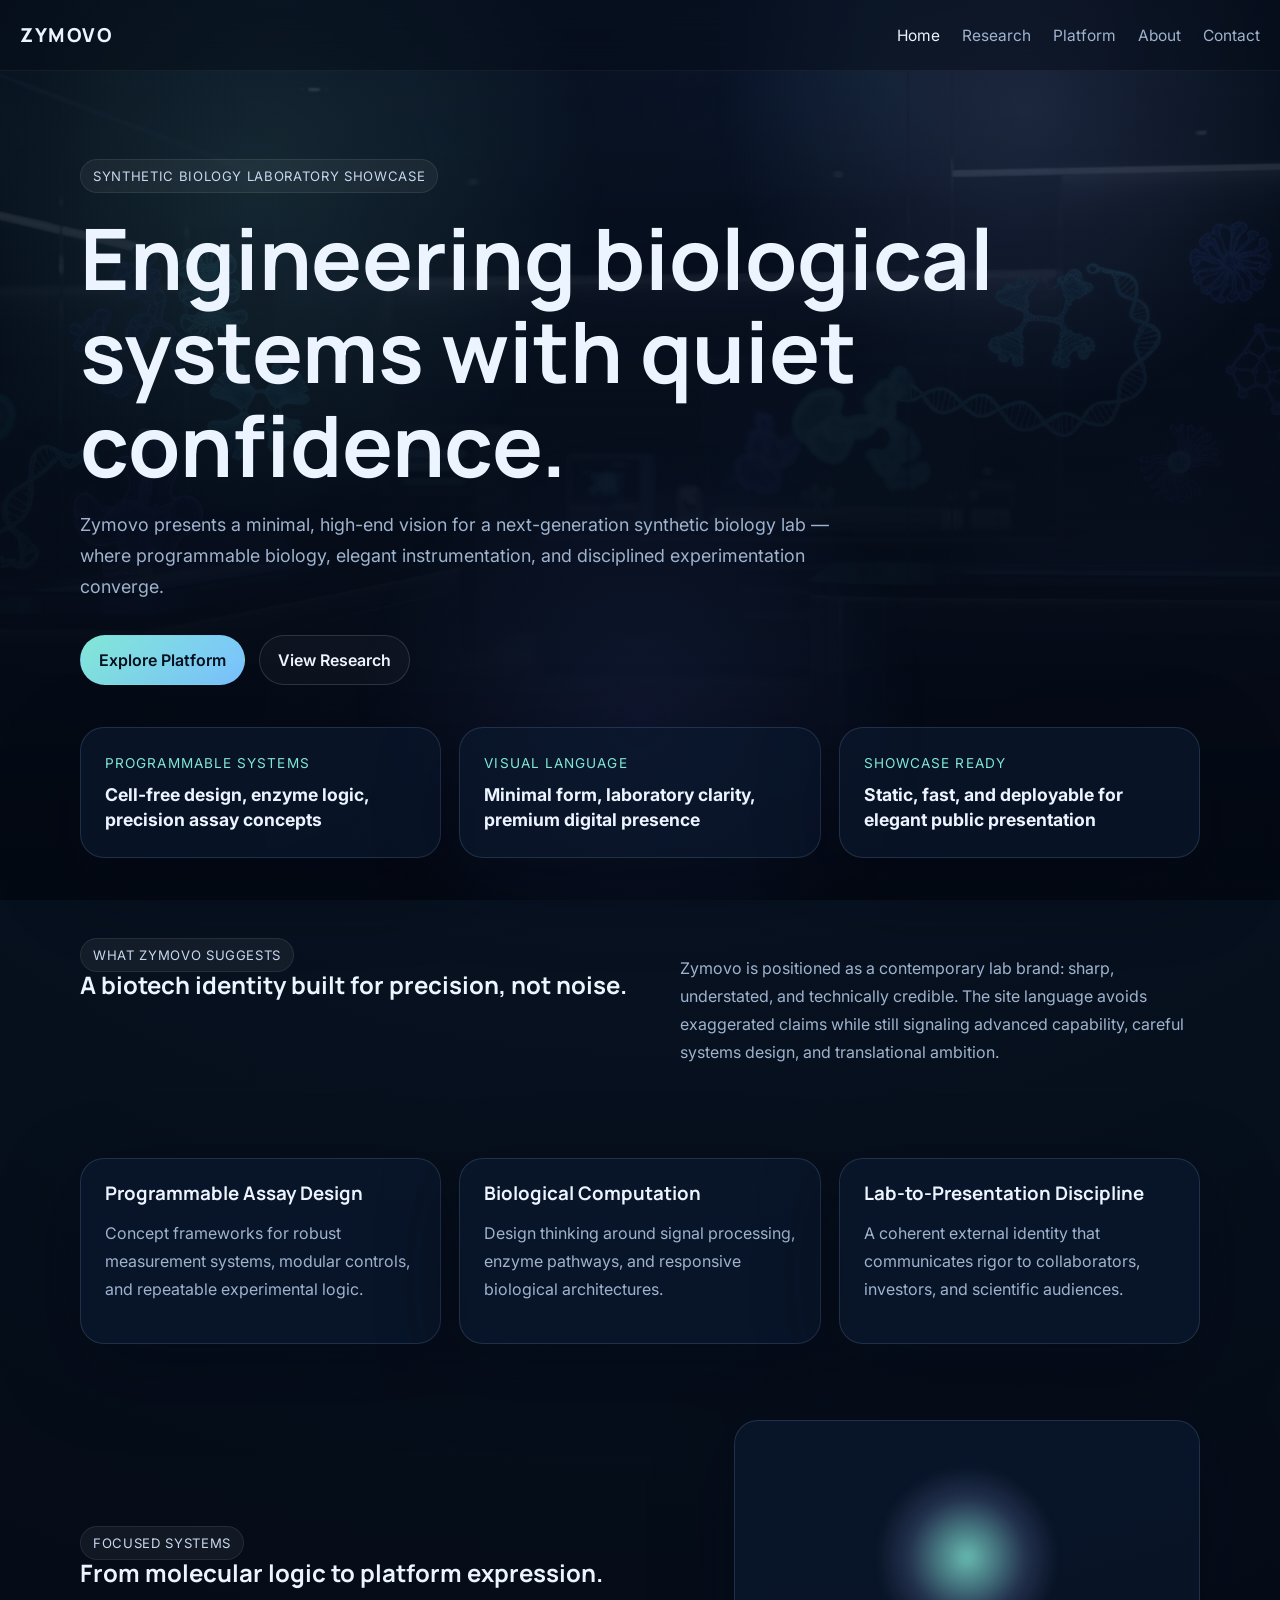
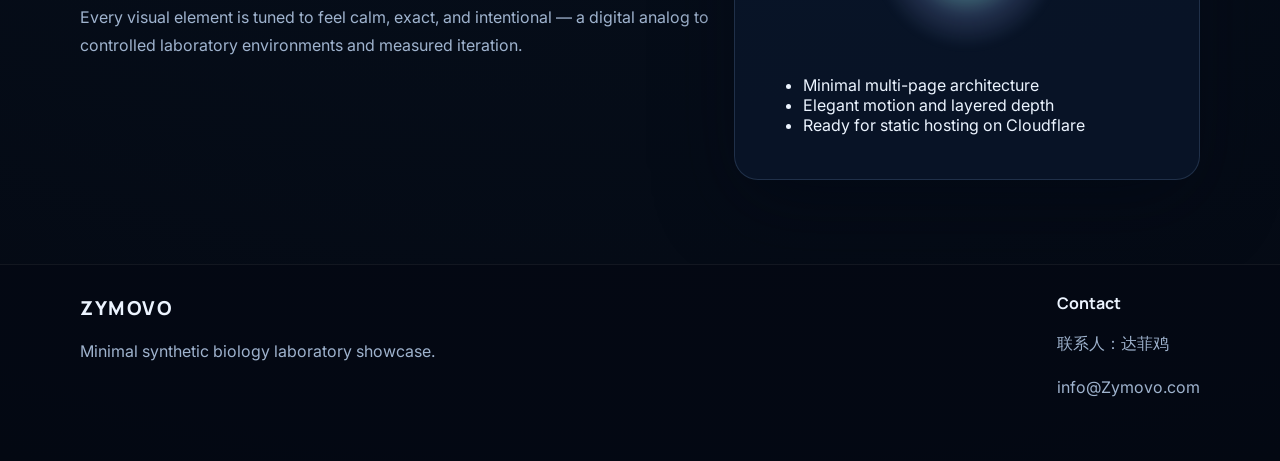
==== index.html @ b6b262f8 "Initial import of Zymovo site" ====
<!DOCTYPE html>
<html lang="en">
<head>
  <meta charset="UTF-8" />
  <meta name="viewport" content="width=device-width, initial-scale=1.0" />
  <title>Zymovo — Synthetic Biology Laboratory</title>
  <meta name="description" content="Zymovo is a showcase synthetic biology laboratory brand presenting programmable biology, precision assay systems, and elegant platform thinking." />
  <link rel="preconnect" href="https://fonts.googleapis.com">
  <link rel="preconnect" href="https://fonts.gstatic.com" crossorigin>
  <link href="https://fonts.googleapis.com/css2?family=Inter:wght@400;500;600;700&family=Manrope:wght@500;700;800&display=swap" rel="stylesheet">
  <link rel="stylesheet" href="styles.css" />
</head>
<body data-page="home">
  <div class="site-bg"></div>
  <header class="topbar">
    <a class="brand" href="index.html">Zymovo</a>
    <button class="nav-toggle" aria-label="Toggle navigation">☰</button>
    <nav class="nav">
      <a href="index.html">Home</a>
      <a href="research.html">Research</a>
      <a href="platform.html">Platform</a>
      <a href="about.html">About</a>
      <a href="contact.html">Contact</a>
    </nav>
  </header>

  <main>
    <section class="hero container">
      <div class="eyebrow">Synthetic Biology Laboratory Showcase</div>
      <h1>Engineering biological systems with quiet confidence.</h1>
      <p class="lead">Zymovo presents a minimal, high-end vision for a next-generation synthetic biology lab — where programmable biology, elegant instrumentation, and disciplined experimentation converge.</p>
      <div class="hero-actions">
        <a class="btn btn-primary" href="platform.html">Explore Platform</a>
        <a class="btn btn-secondary" href="research.html">View Research</a>
      </div>
      <div class="hero-grid">
        <article class="glass-card metric-card">
          <span>Programmable Systems</span>
          <strong>Cell-free design, enzyme logic, precision assay concepts</strong>
        </article>
        <article class="glass-card metric-card">
          <span>Visual Language</span>
          <strong>Minimal form, laboratory clarity, premium digital presence</strong>
        </article>
        <article class="glass-card metric-card">
          <span>Showcase Ready</span>
          <strong>Static, fast, and deployable for elegant public presentation</strong>
        </article>
      </div>
    </section>

    <section class="container section two-col">
      <div>
        <div class="section-tag">What Zymovo suggests</div>
        <h2>A biotech identity built for precision, not noise.</h2>
      </div>
      <div>
        <p>Zymovo is positioned as a contemporary lab brand: sharp, understated, and technically credible. The site language avoids exaggerated claims while still signaling advanced capability, careful systems design, and translational ambition.</p>
      </div>
    </section>

    <section class="container section feature-grid">
      <article class="feature-card">
        <h3>Programmable Assay Design</h3>
        <p>Concept frameworks for robust measurement systems, modular controls, and repeatable experimental logic.</p>
      </article>
      <article class="feature-card">
        <h3>Biological Computation</h3>
        <p>Design thinking around signal processing, enzyme pathways, and responsive biological architectures.</p>
      </article>
      <article class="feature-card">
        <h3>Lab-to-Presentation Discipline</h3>
        <p>A coherent external identity that communicates rigor to collaborators, investors, and scientific audiences.</p>
      </article>
    </section>

    <section class="container section spotlight">
      <div class="spotlight-copy">
        <div class="section-tag">Focused systems</div>
        <h2>From molecular logic to platform expression.</h2>
        <p>Every visual element is tuned to feel calm, exact, and intentional — a digital analog to controlled laboratory environments and measured iteration.</p>
      </div>
      <div class="spotlight-panel glass-card">
        <div class="pulse-orb"></div>
        <ul>
          <li>Minimal multi-page architecture</li>
          <li>Elegant motion and layered depth</li>
          <li>Ready for static hosting on Cloudflare</li>
        </ul>
      </div>
    </section>
  </main>

  <footer class="footer">
    <div class="container footer-grid">
      <div>
        <div class="brand brand-footer">Zymovo</div>
        <p>Minimal synthetic biology laboratory showcase.</p>
      </div>
      <div>
        <h4>Contact</h4>
        <p>联系人：达菲鸡</p>
        <p><a href="mailto:info@Zymovo.com">info@Zymovo.com</a></p>
      </div>
    </div>
  </footer>

  <script src="script.js"></script>
</body>
</html>
---- styles.css ----
:root {
  --bg: #07111f;
  --bg-soft: #0d1830;
  --panel: rgba(11, 24, 47, 0.68);
  --panel-border: rgba(158, 201, 255, 0.16);
  --text: #ecf4ff;
  --muted: #9fb3ce;
  --accent: #82e7d6;
  --accent-2: #9bb5ff;
  --shadow: 0 24px 80px rgba(2, 8, 18, 0.42);
}

* { box-sizing: border-box; }
html { scroll-behavior: smooth; }
body {
  margin: 0;
  font-family: 'Inter', sans-serif;
  color: var(--text);
  background: radial-gradient(circle at top, #102342 0%, var(--bg) 45%, #040913 100%);
  min-height: 100vh;
}

body::before {
  content: "";
  position: fixed;
  inset: 0;
  background:
    linear-gradient(180deg, rgba(4, 9, 19, 0.62), rgba(4, 9, 19, 0.9)),
    url('assets/hero/zymovo-hero-2.jpg') center top / cover no-repeat;
  opacity: 0.52;
  pointer-events: none;
  z-index: -2;
}

body::after {
  content: "";
  position: fixed;
  inset: 0;
  background: linear-gradient(180deg, rgba(6, 12, 24, 0.1) 0%, rgba(6, 12, 24, 0.68) 62%, rgba(4, 9, 19, 0.9) 100%);
  pointer-events: none;
  z-index: -1;
}

body > * {
  position: relative;
  z-index: 1;
}

a { color: inherit; text-decoration: none; }
p { color: var(--muted); line-height: 1.75; }
.site-bg {
  position: fixed;
  inset: 0;
  background:
    radial-gradient(circle at 20% 20%, rgba(130, 231, 214, 0.12), transparent 28%),
    radial-gradient(circle at 80% 12%, rgba(155, 181, 255, 0.14), transparent 24%),
    radial-gradient(circle at 50% 80%, rgba(104, 129, 255, 0.1), transparent 30%);
  pointer-events: none;
}
.container {
  width: min(1120px, calc(100% - 40px));
  margin: 0 auto;
}
.topbar {
  position: sticky;
  top: 0;
  z-index: 10;
  display: flex;
  align-items: center;
  justify-content: space-between;
  padding: 22px 20px;
  backdrop-filter: blur(18px);
  background: rgba(5, 12, 24, 0.45);
  border-bottom: 1px solid rgba(255,255,255,0.05);
}
.brand {
  font-family: 'Manrope', sans-serif;
  font-size: 1.2rem;
  font-weight: 800;
  letter-spacing: 0.08em;
  text-transform: uppercase;
}
.nav {
  display: flex;
  gap: 22px;
}
.nav a {
  color: var(--muted);
  font-size: 0.97rem;
  transition: color .2s ease;
}
.nav a:hover,
.nav a.active { color: var(--text); }
.nav-toggle {
  display: none;
  background: transparent;
  color: var(--text);
  border: 0;
  font-size: 1.4rem;
}
.hero { padding: 88px 0 42px; }
.eyebrow, .section-tag {
  display: inline-flex;
  padding: 8px 12px;
  border-radius: 999px;
  background: rgba(255,255,255,0.05);
  border: 1px solid rgba(255,255,255,0.08);
  color: #c8d8ef;
  font-size: 0.82rem;
  letter-spacing: 0.05em;
  text-transform: uppercase;
}
h1, h2, h3, h4 {
  font-family: 'Manrope', sans-serif;
  margin: 0 0 14px;
  line-height: 1.1;
}
h1 { font-size: clamp(2.8rem, 7vw, 5.3rem); max-width: 980px; margin-top: 18px; }
.lead, .page-intro { font-size: 1.12rem; max-width: 760px; }
.hero-actions {
  display: flex;
  gap: 14px;
  margin: 32px 0 42px;
  flex-wrap: wrap;
}
.btn {
  padding: 14px 18px;
  border-radius: 999px;
  font-weight: 600;
  border: 1px solid transparent;
}
.btn-primary {
  background: linear-gradient(135deg, var(--accent), #7ac1ff);
  color: #04101e;
}
.btn-secondary {
  border-color: rgba(255,255,255,0.14);
  background: rgba(255,255,255,0.03);
}
.hero-grid, .feature-grid, .stack-grid, .timeline-grid {
  display: grid;
  gap: 18px;
}
.hero-grid { grid-template-columns: repeat(3, 1fr); }
.feature-grid { grid-template-columns: repeat(3, 1fr); }
.stack-grid { grid-template-columns: repeat(2, 1fr); }
.timeline-grid { grid-template-columns: repeat(2, 1fr); }
.glass-card, .feature-card, .text-panel, .contact-panel {
  background: var(--panel);
  border: 1px solid var(--panel-border);
  border-radius: 24px;
  box-shadow: var(--shadow);
}
.metric-card, .feature-card, .timeline-item, .text-panel, .contact-panel {
  padding: 24px;
}
.metric-card span, .timeline-item span {
  color: var(--accent);
  font-size: 0.85rem;
  text-transform: uppercase;
  letter-spacing: 0.08em;
}
.metric-card strong {
  display: block;
  margin-top: 10px;
  font-size: 1.1rem;
  line-height: 1.45;
}
.section { padding: 38px 0; }
.two-col {
  display: grid;
  grid-template-columns: 1.1fr 1fr;
  gap: 28px;
  align-items: start;
}
.spotlight {
  display: grid;
  grid-template-columns: 1.15fr .85fr;
  gap: 24px;
  align-items: center;
  padding-bottom: 84px;
}
.spotlight-panel {
  min-height: 280px;
  padding: 28px;
  position: relative;
  overflow: hidden;
}
.pulse-orb {
  width: 180px;
  height: 180px;
  border-radius: 50%;
  background: radial-gradient(circle, rgba(130,231,214,0.8) 0%, rgba(155,181,255,0.18) 46%, rgba(8,15,28,0) 72%);
  filter: blur(4px);
  margin: 18px auto 28px;
  animation: pulse 6s ease-in-out infinite;
}
@keyframes pulse {
  0%, 100% { transform: scale(0.95); opacity: 0.75; }
  50% { transform: scale(1.08); opacity: 1; }
}
.page-main { padding: 72px 0 90px; }
.page-title { font-size: clamp(2.2rem, 5vw, 4rem); max-width: 900px; }
.compact-gap { gap: 20px; }
.contact-panel {
  display: grid;
  grid-template-columns: repeat(3, 1fr);
  gap: 20px;
}
.footer {
  border-top: 1px solid rgba(255,255,255,0.06);
  background: rgba(4, 9, 19, 0.55);
}
.footer-grid {
  display: grid;
  grid-template-columns: 1fr auto;
  gap: 24px;
  padding: 30px 0 44px;
}
.brand-footer { margin-bottom: 8px; }

@media (max-width: 920px) {
  .hero-grid,
  .feature-grid,
  .stack-grid,
  .timeline-grid,
  .two-col,
  .spotlight,
  .contact-panel,
  .footer-grid {
    grid-template-columns: 1fr;
  }
}

@media (max-width: 760px) {
  .topbar { padding-inline: 16px; }
  .nav-toggle { display: inline-flex; }
  .nav {
    position: absolute;
    top: 72px;
    left: 16px;
    right: 16px;
    display: none;
    flex-direction: column;
    gap: 14px;
    background: rgba(7, 16, 31, 0.96);
    border: 1px solid rgba(255,255,255,0.08);
    border-radius: 20px;
    padding: 18px;
  }
  .nav.open { display: flex; }
  h1 { font-size: clamp(2.4rem, 12vw, 4rem); }
  .hero { padding-top: 56px; }
  body::before { background-position: 60% top; opacity: 0.46; }
}
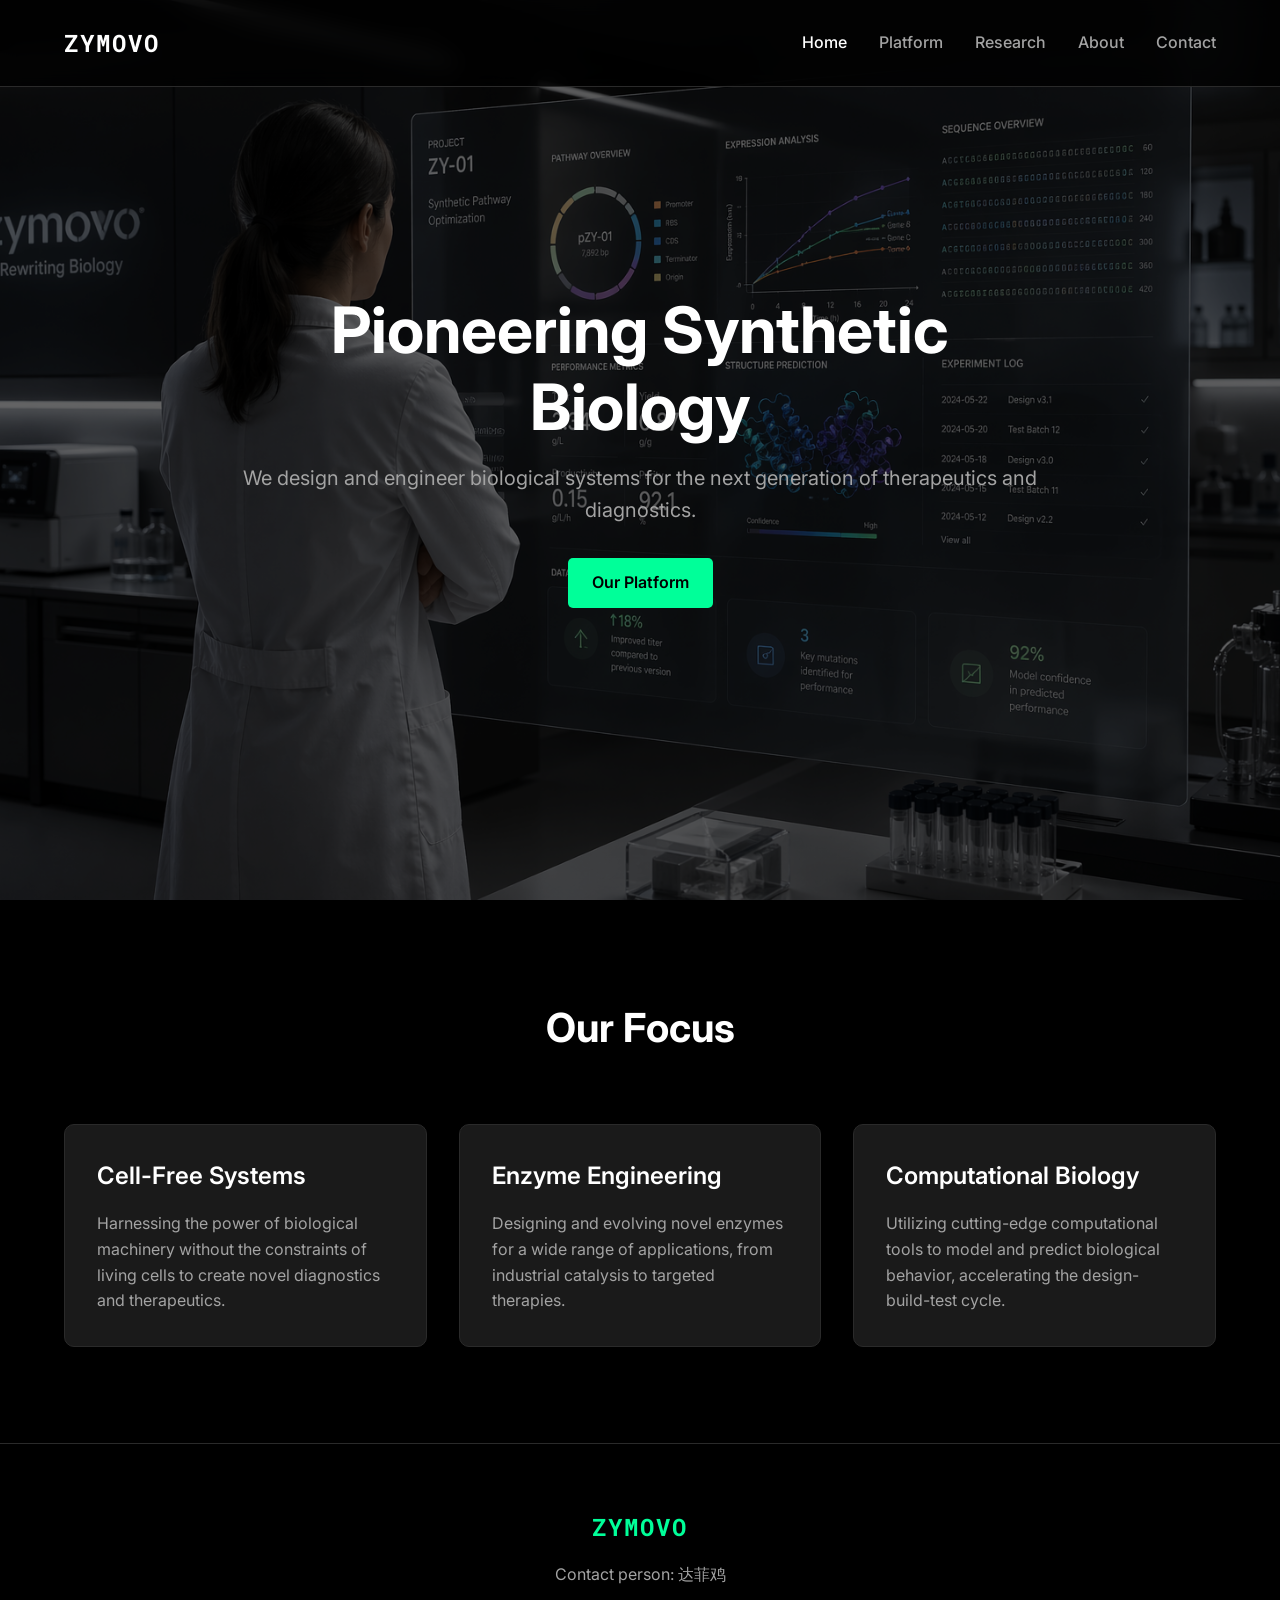
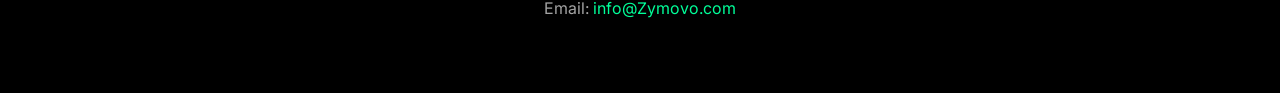
==== commit a2bbed96: "feat: Redesign Zymovo website - Complete redesign of the website to be a premium, visually polished " ====
--- a/index.html
+++ b/index.html
@@ -1,110 +1,64 @@
 <!DOCTYPE html>
 <html lang="en">
 <head>
-  <meta charset="UTF-8" />
-  <meta name="viewport" content="width=device-width, initial-scale=1.0" />
-  <title>Zymovo — Synthetic Biology Laboratory</title>
-  <meta name="description" content="Zymovo is a showcase synthetic biology laboratory brand presenting programmable biology, precision assay systems, and elegant platform thinking." />
-  <link rel="preconnect" href="https://fonts.googleapis.com">
-  <link rel="preconnect" href="https://fonts.gstatic.com" crossorigin>
-  <link href="https://fonts.googleapis.com/css2?family=Inter:wght@400;500;600;700&family=Manrope:wght@500;700;800&display=swap" rel="stylesheet">
-  <link rel="stylesheet" href="styles.css" />
+    <meta charset="UTF-8">
+    <meta name="viewport" content="width=device-width, initial-scale=1.0">
+    <title>Zymovo | Engineering Biology</title>
+    <link rel="stylesheet" href="styles.css">
+    <link rel="preconnect" href="https://fonts.googleapis.com">
+    <link rel="preconnect" href="https://fonts.gstatic.com" crossorigin>
+    <link href="https://fonts.googleapis.com/css2?family=Inter:wght@400;500;600;700&family=Roboto+Mono:wght@400;700&display=swap" rel="stylesheet">
 </head>
-<body data-page="home">
-  <div class="site-bg"></div>
-  <header class="topbar">
-    <a class="brand" href="index.html">Zymovo</a>
-    <button class="nav-toggle" aria-label="Toggle navigation">☰</button>
-    <nav class="nav">
-      <a href="index.html">Home</a>
-      <a href="research.html">Research</a>
-      <a href="platform.html">Platform</a>
-      <a href="about.html">About</a>
-      <a href="contact.html">Contact</a>
-    </nav>
-  </header>
+<body>
+    <header class="header">
+        <nav class="nav container">
+            <a href="index.html" class="nav-logo">Zymovo</a>
+            <ul class="nav-links">
+                <li><a href="index.html" class="active">Home</a></li>
+                <li><a href="platform.html">Platform</a></li>
+                <li><a href="research.html">Research</a></li>
+                <li><a href="about.html">About</a></li>
+                <li><a href="contact.html">Contact</a></li>
+            </ul>
+        </nav>
+    </header>
 
-  <main>
-    <section class="hero container">
-      <div class="eyebrow">Synthetic Biology Laboratory Showcase</div>
-      <h1>Engineering biological systems with quiet confidence.</h1>
-      <p class="lead">Zymovo presents a minimal, high-end vision for a next-generation synthetic biology lab — where programmable biology, elegant instrumentation, and disciplined experimentation converge.</p>
-      <div class="hero-actions">
-        <a class="btn btn-primary" href="platform.html">Explore Platform</a>
-        <a class="btn btn-secondary" href="research.html">View Research</a>
-      </div>
-      <div class="hero-grid">
-        <article class="glass-card metric-card">
-          <span>Programmable Systems</span>
-          <strong>Cell-free design, enzyme logic, precision assay concepts</strong>
-        </article>
-        <article class="glass-card metric-card">
-          <span>Visual Language</span>
-          <strong>Minimal form, laboratory clarity, premium digital presence</strong>
-        </article>
-        <article class="glass-card metric-card">
-          <span>Showcase Ready</span>
-          <strong>Static, fast, and deployable for elegant public presentation</strong>
-        </article>
-      </div>
-    </section>
+    <main>
+        <section class="hero" style="background-image: url('zymovoimages/58a5c5d0-64ac-4480-9f76-6fde7b0cd657.png');">
+            <div class="hero-content container">
+                <h1 class="hero-title">Pioneering Synthetic Biology</h1>
+                <p class="hero-subtitle">We design and engineer biological systems for the next generation of therapeutics and diagnostics.</p>
+                <a href="platform.html" class="btn">Our Platform</a>
+            </div>
+        </section>
 
-    <section class="container section two-col">
-      <div>
-        <div class="section-tag">What Zymovo suggests</div>
-        <h2>A biotech identity built for precision, not noise.</h2>
-      </div>
-      <div>
-        <p>Zymovo is positioned as a contemporary lab brand: sharp, understated, and technically credible. The site language avoids exaggerated claims while still signaling advanced capability, careful systems design, and translational ambition.</p>
-      </div>
-    </section>
+        <section class="section container">
+            <h2 class="section-title">Our Focus</h2>
+            <div class="grid">
+                <div class="grid-item">
+                    <h3 class="grid-item-title">Cell-Free Systems</h3>
+                    <p>Harnessing the power of biological machinery without the constraints of living cells to create novel diagnostics and therapeutics.</p>
+                </div>
+                <div class="grid-item">
+                    <h3 class="grid-item-title">Enzyme Engineering</h3>
+                    <p>Designing and evolving novel enzymes for a wide range of applications, from industrial catalysis to targeted therapies.</p>
+                </div>
+                <div class="grid-item">
+                    <h3 class="grid-item-title">Computational Biology</h3>
+                    <p>Utilizing cutting-edge computational tools to model and predict biological behavior, accelerating the design-build-test cycle.</p>
+                </div>
+            </div>
+        </section>
+    </main>
 
-    <section class="container section feature-grid">
-      <article class="feature-card">
-        <h3>Programmable Assay Design</h3>
-        <p>Concept frameworks for robust measurement systems, modular controls, and repeatable experimental logic.</p>
-      </article>
-      <article class="feature-card">
-        <h3>Biological Computation</h3>
-        <p>Design thinking around signal processing, enzyme pathways, and responsive biological architectures.</p>
-      </article>
-      <article class="feature-card">
-        <h3>Lab-to-Presentation Discipline</h3>
-        <p>A coherent external identity that communicates rigor to collaborators, investors, and scientific audiences.</p>
-      </article>
-    </section>
-
-    <section class="container section spotlight">
-      <div class="spotlight-copy">
-        <div class="section-tag">Focused systems</div>
-        <h2>From molecular logic to platform expression.</h2>
-        <p>Every visual element is tuned to feel calm, exact, and intentional — a digital analog to controlled laboratory environments and measured iteration.</p>
-      </div>
-      <div class="spotlight-panel glass-card">
-        <div class="pulse-orb"></div>
-        <ul>
-          <li>Minimal multi-page architecture</li>
-          <li>Elegant motion and layered depth</li>
-          <li>Ready for static hosting on Cloudflare</li>
-        </ul>
-      </div>
-    </section>
-  </main>
-
-  <footer class="footer">
-    <div class="container footer-grid">
-      <div>
-        <div class="brand brand-footer">Zymovo</div>
-        <p>Minimal synthetic biology laboratory showcase.</p>
-      </div>
-      <div>
-        <h4>Contact</h4>
-        <p>联系人：达菲鸡</p>
-        <p><a href="mailto:info@Zymovo.com">info@Zymovo.com</a></p>
-      </div>
-    </div>
-  </footer>
-
-  <script src="script.js"></script>
+    <footer class="footer">
+        <div class="footer-content container">
+            <a href="index.html" class="footer-logo">Zymovo</a>
+            <div class="footer-contact">
+                <p>Contact person: 达菲鸡</p>
+                <p>Email: <a href="mailto:info@Zymovo.com">info@Zymovo.com</a></p>
+            </div>
+        </div>
+    </footer>
 </body>
 </html>
--- a/styles.css
+++ b/styles.css
@@ -1,255 +1,298 @@
+
 :root {
-  --bg: #07111f;
-  --bg-soft: #0d1830;
-  --panel: rgba(11, 24, 47, 0.68);
-  --panel-border: rgba(158, 201, 255, 0.16);
-  --text: #ecf4ff;
-  --muted: #9fb3ce;
-  --accent: #82e7d6;
-  --accent-2: #9bb5ff;
-  --shadow: 0 24px 80px rgba(2, 8, 18, 0.42);
-}
-
-* { box-sizing: border-box; }
-html { scroll-behavior: smooth; }
+  --background: #000;
+  --text-primary: #ffffff;
+  --text-secondary: #a3a3a3;
+  --accent: #00ff99;
+  --panel-bg: #1a1a1a;
+  --panel-border: #2a2a2a;
+  --font-sans: 'Inter', sans-serif;
+  --font-mono: 'Roboto Mono', monospace;
+}
+
+*,
+*::before,
+*::after {
+  box-sizing: border-box;
+  margin: 0;
+  padding: 0;
+}
+
+html {
+  font-family: var(--font-sans);
+  background-color: var(--background);
+  color: var(--text-primary);
+  scroll-behavior: smooth;
+}
+
 body {
-  margin: 0;
-  font-family: 'Inter', sans-serif;
-  color: var(--text);
-  background: radial-gradient(circle at top, #102342 0%, var(--bg) 45%, #040913 100%);
+  font-size: 1rem;
+  line-height: 1.6;
+  -webkit-font-smoothing: antialiased;
+  -moz-osx-font-smoothing: grayscale;
+}
+
+a {
+  color: var(--accent);
+  text-decoration: none;
+  transition: color 0.3s ease;
+}
+
+a:hover {
+  color: var(--text-primary);
+}
+
+img {
+  max-width: 100%;
+  height: auto;
+  display: block;
+}
+
+.container {
+  width: 90%;
+  max-width: 1200px;
+  margin: 0 auto;
+}
+
+/* Header */
+.header {
+  position: fixed;
+  top: 0;
+  left: 0;
+  width: 100%;
+  z-index: 1000;
+  background: rgba(0, 0, 0, 0.8);
+  backdrop-filter: blur(10px);
+  padding: 1.5rem 0;
+  border-bottom: 1px solid var(--panel-border);
+}
+
+.nav {
+  display: flex;
+  justify-content: space-between;
+  align-items: center;
+}
+
+.nav-logo {
+  font-family: var(--font-mono);
+  font-weight: 700;
+  font-size: 1.5rem;
+  letter-spacing: 2px;
+  text-transform: uppercase;
+  color: var(--text-primary);
+}
+
+.nav-links {
+  display: flex;
+  list-style: none;
+}
+
+.nav-links li:not(:last-child) {
+  margin-right: 2rem;
+}
+
+.nav-links a {
+  color: var(--text-secondary);
+  font-weight: 500;
+  transition: color 0.3s ease;
+}
+
+.nav-links a.active,
+.nav-links a:hover {
+  color: var(--text-primary);
+}
+
+/* Hero Section */
+.hero {
   min-height: 100vh;
-}
-
-body::before {
-  content: "";
-  position: fixed;
-  inset: 0;
-  background:
-    linear-gradient(180deg, rgba(4, 9, 19, 0.62), rgba(4, 9, 19, 0.9)),
-    url('assets/hero/zymovo-hero-2.jpg') center top / cover no-repeat;
-  opacity: 0.52;
-  pointer-events: none;
-  z-index: -2;
-}
-
-body::after {
-  content: "";
-  position: fixed;
-  inset: 0;
-  background: linear-gradient(180deg, rgba(6, 12, 24, 0.1) 0%, rgba(6, 12, 24, 0.68) 62%, rgba(4, 9, 19, 0.9) 100%);
-  pointer-events: none;
-  z-index: -1;
-}
-
-body > * {
-  position: relative;
-  z-index: 1;
-}
-
-a { color: inherit; text-decoration: none; }
-p { color: var(--muted); line-height: 1.75; }
-.site-bg {
-  position: fixed;
-  inset: 0;
-  background:
-    radial-gradient(circle at 20% 20%, rgba(130, 231, 214, 0.12), transparent 28%),
-    radial-gradient(circle at 80% 12%, rgba(155, 181, 255, 0.14), transparent 24%),
-    radial-gradient(circle at 50% 80%, rgba(104, 129, 255, 0.1), transparent 30%);
-  pointer-events: none;
-}
-.container {
-  width: min(1120px, calc(100% - 40px));
-  margin: 0 auto;
-}
-.topbar {
-  position: sticky;
-  top: 0;
-  z-index: 10;
   display: flex;
   align-items: center;
-  justify-content: space-between;
-  padding: 22px 20px;
-  backdrop-filter: blur(18px);
-  background: rgba(5, 12, 24, 0.45);
-  border-bottom: 1px solid rgba(255,255,255,0.05);
-}
-.brand {
-  font-family: 'Manrope', sans-serif;
-  font-size: 1.2rem;
-  font-weight: 800;
-  letter-spacing: 0.08em;
-  text-transform: uppercase;
-}
-.nav {
-  display: flex;
-  gap: 22px;
-}
-.nav a {
-  color: var(--muted);
-  font-size: 0.97rem;
-  transition: color .2s ease;
-}
-.nav a:hover,
-.nav a.active { color: var(--text); }
-.nav-toggle {
-  display: none;
-  background: transparent;
-  color: var(--text);
-  border: 0;
-  font-size: 1.4rem;
-}
-.hero { padding: 88px 0 42px; }
-.eyebrow, .section-tag {
-  display: inline-flex;
-  padding: 8px 12px;
-  border-radius: 999px;
-  background: rgba(255,255,255,0.05);
-  border: 1px solid rgba(255,255,255,0.08);
-  color: #c8d8ef;
-  font-size: 0.82rem;
-  letter-spacing: 0.05em;
-  text-transform: uppercase;
-}
-h1, h2, h3, h4 {
-  font-family: 'Manrope', sans-serif;
-  margin: 0 0 14px;
-  line-height: 1.1;
-}
-h1 { font-size: clamp(2.8rem, 7vw, 5.3rem); max-width: 980px; margin-top: 18px; }
-.lead, .page-intro { font-size: 1.12rem; max-width: 760px; }
-.hero-actions {
-  display: flex;
-  gap: 14px;
-  margin: 32px 0 42px;
-  flex-wrap: wrap;
-}
-.btn {
-  padding: 14px 18px;
-  border-radius: 999px;
-  font-weight: 600;
-  border: 1px solid transparent;
-}
-.btn-primary {
-  background: linear-gradient(135deg, var(--accent), #7ac1ff);
-  color: #04101e;
-}
-.btn-secondary {
-  border-color: rgba(255,255,255,0.14);
-  background: rgba(255,255,255,0.03);
-}
-.hero-grid, .feature-grid, .stack-grid, .timeline-grid {
-  display: grid;
-  gap: 18px;
-}
-.hero-grid { grid-template-columns: repeat(3, 1fr); }
-.feature-grid { grid-template-columns: repeat(3, 1fr); }
-.stack-grid { grid-template-columns: repeat(2, 1fr); }
-.timeline-grid { grid-template-columns: repeat(2, 1fr); }
-.glass-card, .feature-card, .text-panel, .contact-panel {
-  background: var(--panel);
-  border: 1px solid var(--panel-border);
-  border-radius: 24px;
-  box-shadow: var(--shadow);
-}
-.metric-card, .feature-card, .timeline-item, .text-panel, .contact-panel {
-  padding: 24px;
-}
-.metric-card span, .timeline-item span {
-  color: var(--accent);
-  font-size: 0.85rem;
-  text-transform: uppercase;
-  letter-spacing: 0.08em;
-}
-.metric-card strong {
-  display: block;
-  margin-top: 10px;
-  font-size: 1.1rem;
-  line-height: 1.45;
-}
-.section { padding: 38px 0; }
-.two-col {
-  display: grid;
-  grid-template-columns: 1.1fr 1fr;
-  gap: 28px;
-  align-items: start;
-}
-.spotlight {
-  display: grid;
-  grid-template-columns: 1.15fr .85fr;
-  gap: 24px;
-  align-items: center;
-  padding-bottom: 84px;
-}
-.spotlight-panel {
-  min-height: 280px;
-  padding: 28px;
+  justify-content: center;
+  text-align: center;
+  background-size: cover;
+  background-position: center;
+  background-repeat: no-repeat;
   position: relative;
   overflow: hidden;
 }
-.pulse-orb {
-  width: 180px;
-  height: 180px;
-  border-radius: 50%;
-  background: radial-gradient(circle, rgba(130,231,214,0.8) 0%, rgba(155,181,255,0.18) 46%, rgba(8,15,28,0) 72%);
-  filter: blur(4px);
-  margin: 18px auto 28px;
-  animation: pulse 6s ease-in-out infinite;
-}
-@keyframes pulse {
-  0%, 100% { transform: scale(0.95); opacity: 0.75; }
-  50% { transform: scale(1.08); opacity: 1; }
-}
-.page-main { padding: 72px 0 90px; }
-.page-title { font-size: clamp(2.2rem, 5vw, 4rem); max-width: 900px; }
-.compact-gap { gap: 20px; }
-.contact-panel {
+
+.hero::before {
+  content: '';
+  position: absolute;
+  top: 0;
+  left: 0;
+  width: 100%;
+  height: 100%;
+  background: rgba(0, 0, 0, 0.6);
+  z-index: 1;
+}
+
+.hero-content {
+  position: relative;
+  z-index: 2;
+  max-width: 800px;
+}
+
+.hero-title {
+  font-size: clamp(2.5rem, 5vw, 4rem);
+  font-weight: 700;
+  margin-bottom: 1rem;
+  line-height: 1.2;
+}
+
+.hero-subtitle {
+  font-size: 1.25rem;
+  color: var(--text-secondary);
+  margin-bottom: 2rem;
+}
+
+.btn {
+  display: inline-block;
+  background-color: var(--accent);
+  color: #000;
+  padding: 0.75rem 1.5rem;
+  border-radius: 5px;
+  font-weight: 600;
+  transition: background-color 0.3s ease;
+}
+
+.btn:hover {
+  background-color: #fff;
+}
+
+/* Sections */
+.section {
+  padding: 6rem 0;
+}
+
+.section-title {
+  font-size: 2.5rem;
+  font-weight: 700;
+  text-align: center;
+  margin-bottom: 4rem;
+}
+
+/* Grid Layout */
+.grid {
   display: grid;
-  grid-template-columns: repeat(3, 1fr);
-  gap: 20px;
-}
+  grid-template-columns: repeat(auto-fit, minmax(300px, 1fr));
+  gap: 2rem;
+}
+
+.grid-item {
+  background: var(--panel-bg);
+  border: 1px solid var(--panel-border);
+  border-radius: 10px;
+  padding: 2rem;
+  transition: transform 0.3s ease, box-shadow 0.3s ease;
+}
+
+.grid-item:hover {
+  transform: translateY(-5px);
+  box-shadow: 0 10px 20px rgba(0, 0, 0, 0.2);
+}
+
+.grid-item-title {
+  font-size: 1.5rem;
+  font-weight: 600;
+  margin-bottom: 1rem;
+}
+
+.grid-item p {
+  color: var(--text-secondary);
+}
+
+/* Footer */
 .footer {
-  border-top: 1px solid rgba(255,255,255,0.06);
-  background: rgba(4, 9, 19, 0.55);
-}
-.footer-grid {
-  display: grid;
-  grid-template-columns: 1fr auto;
-  gap: 24px;
-  padding: 30px 0 44px;
-}
-.brand-footer { margin-bottom: 8px; }
-
-@media (max-width: 920px) {
-  .hero-grid,
-  .feature-grid,
-  .stack-grid,
-  .timeline-grid,
-  .two-col,
-  .spotlight,
-  .contact-panel,
-  .footer-grid {
-    grid-template-columns: 1fr;
+  background: #000;
+  padding: 4rem 0;
+  border-top: 1px solid var(--panel-border);
+}
+
+.footer-content {
+  display: flex;
+  flex-direction: column;
+  align-items: center;
+  text-align: center;
+}
+
+.footer-logo {
+  font-family: var(--font-mono);
+  font-weight: 700;
+  font-size: 1.5rem;
+  letter-spacing: 2px;
+  text-transform: uppercase;
+  margin-bottom: 1rem;
+}
+
+.footer-contact p {
+  margin-bottom: 0.5rem;
+  color: var(--text-secondary);
+}
+
+.footer-contact a {
+  color: var(--accent);
+}
+
+@media (max-width: 768px) {
+  .nav-links {
+    display: none;
   }
 }
 
-@media (max-width: 760px) {
-  .topbar { padding-inline: 16px; }
-  .nav-toggle { display: inline-flex; }
-  .nav {
-    position: absolute;
-    top: 72px;
-    left: 16px;
-    right: 16px;
-    display: none;
+.page-main {
+  padding-top: 8rem;
+}
+
+.about-content,
+.contact-content {
+    max-width: 800px;
+    margin: 0 auto;
+}
+.about-content h1,
+.contact-content h1 {
+    font-size: 3rem;
+    margin-bottom: 2rem;
+}
+.about-content p,
+.contact-content p {
+    font-size: 1.1rem;
+    line-height: 1.8;
+    color: var(--text-secondary);
+    margin-bottom: 1.5rem;
+}
+
+.contact-form {
+    display: flex;
     flex-direction: column;
-    gap: 14px;
-    background: rgba(7, 16, 31, 0.96);
-    border: 1px solid rgba(255,255,255,0.08);
-    border-radius: 20px;
-    padding: 18px;
-  }
-  .nav.open { display: flex; }
-  h1 { font-size: clamp(2.4rem, 12vw, 4rem); }
-  .hero { padding-top: 56px; }
-  body::before { background-position: 60% top; opacity: 0.46; }
-}
+    gap: 1.5rem;
+}
+
+.form-group {
+    display: flex;
+    flex-direction: column;
+}
+
+.form-group label {
+    font-weight: 500;
+    margin-bottom: 0.5rem;
+}
+
+.form-group input,
+.form-group textarea {
+    background: var(--panel-bg);
+    border: 1px solid var(--panel-border);
+    border-radius: 5px;
+    padding: 0.75rem;
+    color: var(--text-primary);
+    font-size: 1rem;
+}
+
+.form-group textarea {
+    min-height: 150px;
+    resize: vertical;
+}
+
+.submit-btn {
+    align-self: flex-start;
+}
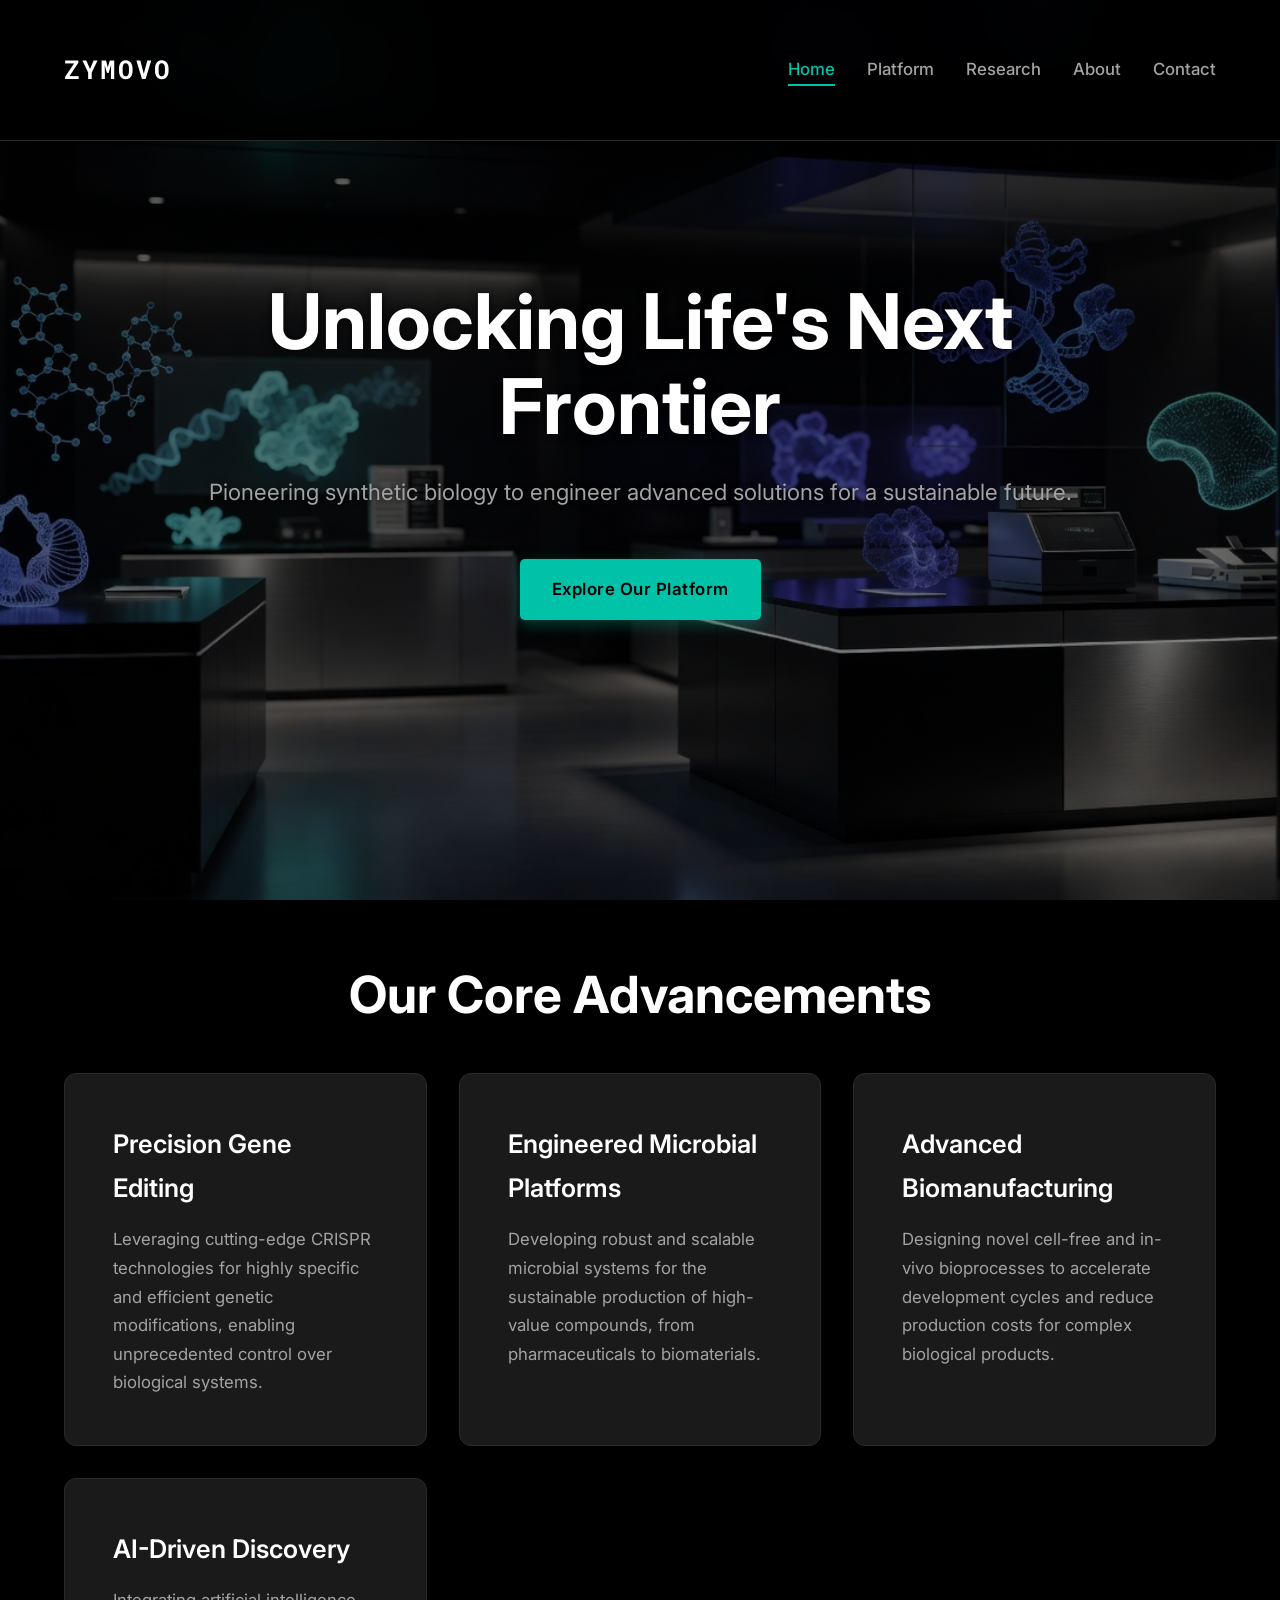
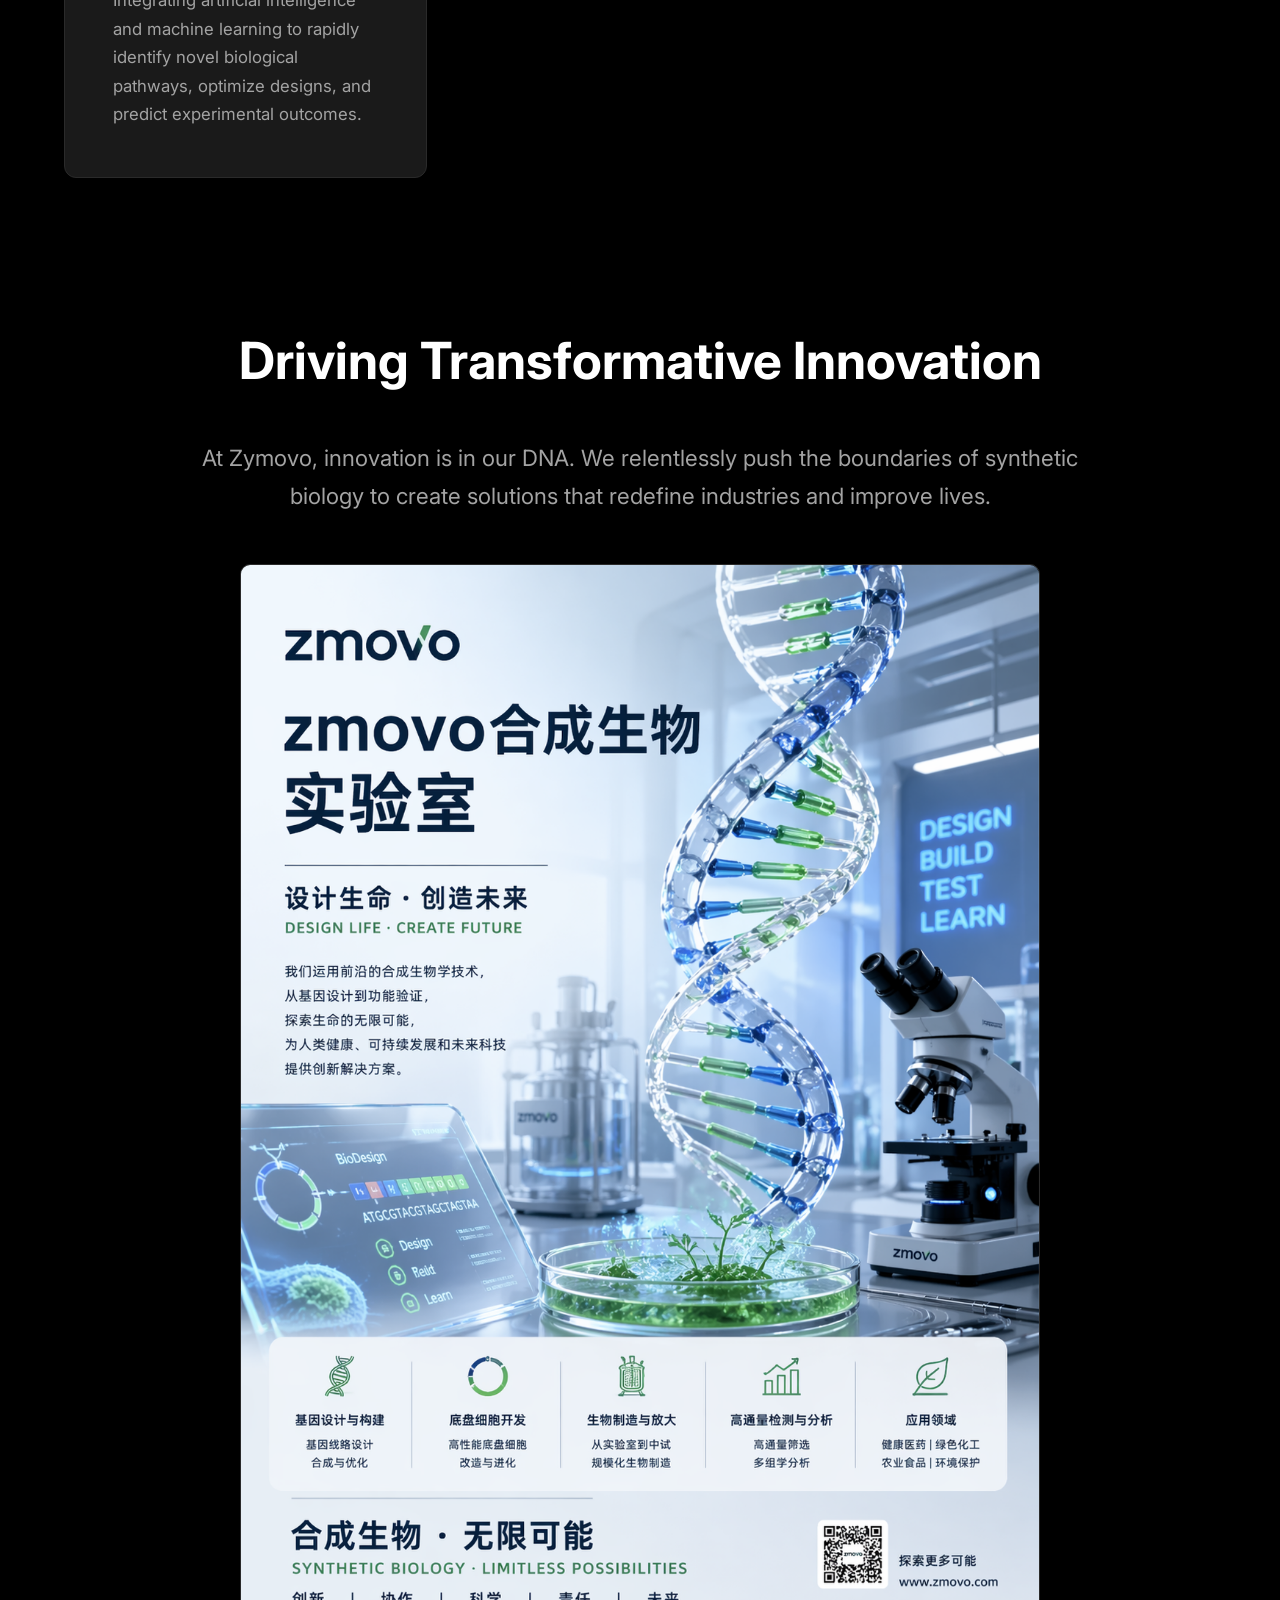
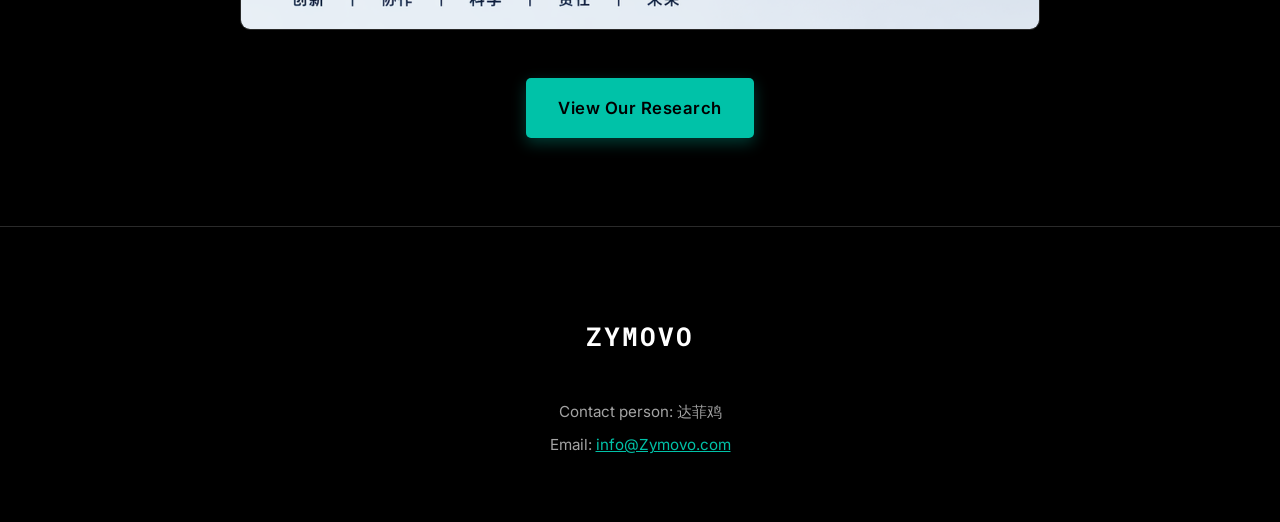
==== commit 5e9f1800: "feat: Redesign Zymovo static website for premium biotech aesthetic" ====
--- a/index.html
+++ b/index.html
@@ -13,6 +13,13 @@
     <header class="header">
         <nav class="nav container">
             <a href="index.html" class="nav-logo">Zymovo</a>
+            <button class="nav-toggle" aria-label="Toggle navigation">
+                <svg width="24" height="24" viewBox="0 0 24 24" fill="none" xmlns="http://www.w3.org/2000/svg">
+                    <path d="M3 12H21" stroke="currentColor" stroke-width="2" stroke-linecap="round" stroke-linejoin="round"/>
+                    <path d="M3 6H21" stroke="currentColor" stroke-width="2" stroke-linecap="round" stroke-linejoin="round"/>
+                    <path d="M3 18H21" stroke="currentColor" stroke-width="2" stroke-linecap="round" stroke-linejoin="round"/>
+                </svg>
+            </button>
             <ul class="nav-links">
                 <li><a href="index.html" class="active">Home</a></li>
                 <li><a href="platform.html">Platform</a></li>
@@ -24,29 +31,42 @@
     </header>
 
     <main>
-        <section class="hero" style="background-image: url('zymovoimages/58a5c5d0-64ac-4480-9f76-6fde7b0cd657.png');">
+        <section class="hero" style="background-image: url('assets/hero/zymovo-hero-1.jpg');">
             <div class="hero-content container">
-                <h1 class="hero-title">Pioneering Synthetic Biology</h1>
-                <p class="hero-subtitle">We design and engineer biological systems for the next generation of therapeutics and diagnostics.</p>
-                <a href="platform.html" class="btn">Our Platform</a>
+                <h1 class="hero-title">Unlocking Life's Next Frontier</h1>
+                <p class="hero-subtitle">Pioneering synthetic biology to engineer advanced solutions for a sustainable future.</p>
+                <a href="platform.html" class="btn">Explore Our Platform</a>
             </div>
         </section>
 
         <section class="section container">
-            <h2 class="section-title">Our Focus</h2>
+            <h2 class="section-title">Our Core Advancements</h2>
             <div class="grid">
                 <div class="grid-item">
-                    <h3 class="grid-item-title">Cell-Free Systems</h3>
-                    <p>Harnessing the power of biological machinery without the constraints of living cells to create novel diagnostics and therapeutics.</p>
+                    <h3 class="grid-item-title">Precision Gene Editing</h3>
+                    <p>Leveraging cutting-edge CRISPR technologies for highly specific and efficient genetic modifications, enabling unprecedented control over biological systems.</p>
                 </div>
                 <div class="grid-item">
-                    <h3 class="grid-item-title">Enzyme Engineering</h3>
-                    <p>Designing and evolving novel enzymes for a wide range of applications, from industrial catalysis to targeted therapies.</p>
+                    <h3 class="grid-item-title">Engineered Microbial Platforms</h3>
+                    <p>Developing robust and scalable microbial systems for the sustainable production of high-value compounds, from pharmaceuticals to biomaterials.</p>
                 </div>
                 <div class="grid-item">
-                    <h3 class="grid-item-title">Computational Biology</h3>
-                    <p>Utilizing cutting-edge computational tools to model and predict biological behavior, accelerating the design-build-test cycle.</p>
+                    <h3 class="grid-item-title">Advanced Biomanufacturing</h3>
+                    <p>Designing novel cell-free and in-vivo bioprocesses to accelerate development cycles and reduce production costs for complex biological products.</p>
                 </div>
+                <div class="grid-item">
+                    <h3 class="grid-item-title">AI-Driven Discovery</h3>
+                    <p>Integrating artificial intelligence and machine learning to rapidly identify novel biological pathways, optimize designs, and predict experimental outcomes.</p>
+                </div>
+            </div>
+        </section>
+
+        <section class="section">
+            <div class="container" style="display: flex; flex-direction: column; align-items: center; text-align: center;">
+                <h2 class="section-title">Driving Transformative Innovation</h2>
+                <p class="hero-subtitle" style="max-width: 900px; margin-bottom: var(--space-xl);">At Zymovo, innovation is in our DNA. We relentlessly push the boundaries of synthetic biology to create solutions that redefine industries and improve lives.</p>
+                <img src="zymovoimages/e6ff7d14-cb84-479a-93a3-f0757d2dba75.png" alt="Zymovo Innovation" style="max-width: 800px; width: 100%; height: auto; border-radius: 10px; margin-bottom: var(--space-xl); border: 1px solid var(--panel-border); box-shadow: 0 10px 30px rgba(0,0,0,0.5);">
+                <a href="research.html" class="btn">View Our Research</a>
             </div>
         </section>
     </main>
--- a/styles.css
+++ b/styles.css
@@ -3,7 +3,14 @@
   --background: #000;
   --text-primary: #ffffff;
   --text-secondary: #a3a3a3;
-  --accent: #00ff99;
+  --accent: #00C2A8; /* Sophisticated blue-green */
+  --spacing-unit: 1rem; /* Base spacing unit */
+  --space-xs: calc(0.5 * var(--spacing-unit));
+  --space-sm: calc(1 * var(--spacing-unit));
+  --space-md: calc(1.5 * var(--spacing-unit));
+  --space-lg: calc(2 * var(--spacing-unit));
+  --space-xl: calc(3 * var(--spacing-unit));
+  --space-xxl: calc(4 * var(--spacing-unit));
   --panel-bg: #1a1a1a;
   --panel-border: #2a2a2a;
   --font-sans: 'Inter', sans-serif;
@@ -26,8 +33,8 @@
 }
 
 body {
-  font-size: 1rem;
-  line-height: 1.6;
+  font-size: 1.05rem;
+  line-height: 1.7;
   -webkit-font-smoothing: antialiased;
   -moz-osx-font-smoothing: grayscale;
 }
@@ -40,6 +47,7 @@
 
 a:hover {
   color: var(--text-primary);
+  text-decoration: underline; /* Add subtle underline on hover */
 }
 
 img {
@@ -50,8 +58,9 @@
 
 .container {
   width: 90%;
-  max-width: 1200px;
+  max-width: 1400px; /* Slightly wider container for a more expansive feel */
   margin: 0 auto;
+  padding: var(--space-md) 0; /* Add some vertical padding */
 }
 
 /* Header */
@@ -61,9 +70,9 @@
   left: 0;
   width: 100%;
   z-index: 1000;
-  background: rgba(0, 0, 0, 0.8);
-  backdrop-filter: blur(10px);
-  padding: 1.5rem 0;
+  background: rgba(0, 0, 0, 0.85); /* Slightly darker background */
+  backdrop-filter: blur(15px); /* More blur */
+  padding: var(--space-md) 0; /* Use spacing variable */
   border-bottom: 1px solid var(--panel-border);
 }
 
@@ -76,10 +85,15 @@
 .nav-logo {
   font-family: var(--font-mono);
   font-weight: 700;
-  font-size: 1.5rem;
+  font-size: 1.6rem; /* Slightly larger logo */
   letter-spacing: 2px;
   text-transform: uppercase;
   color: var(--text-primary);
+  transition: color 0.3s ease;
+}
+
+.nav-logo:hover {
+  color: var(--accent);
 }
 
 .nav-links {
@@ -88,18 +102,21 @@
 }
 
 .nav-links li:not(:last-child) {
-  margin-right: 2rem;
+  margin-right: var(--space-lg); /* Use spacing variable */
 }
 
 .nav-links a {
   color: var(--text-secondary);
   font-weight: 500;
-  transition: color 0.3s ease;
+  font-size: 1.05rem; /* Slightly larger nav links */
+  transition: color 0.3s ease, border-bottom 0.3s ease;
+  padding-bottom: 5px; /* For underline effect */
 }
 
 .nav-links a.active,
 .nav-links a:hover {
-  color: var(--text-primary);
+  color: var(--accent); /* Change active/hover color to accent */
+  border-bottom: 2px solid var(--accent); /* Add subtle underline */
 }
 
 /* Hero Section */
@@ -123,89 +140,100 @@
   left: 0;
   width: 100%;
   height: 100%;
-  background: rgba(0, 0, 0, 0.6);
+  background: linear-gradient(rgba(0, 0, 0, 0.7), rgba(0, 0, 0, 0.4)); /* More subtle gradient overlay */
   z-index: 1;
 }
 
 .hero-content {
   position: relative;
   z-index: 2;
-  max-width: 800px;
+  max-width: 900px; /* Wider content for larger titles */
 }
 
 .hero-title {
-  font-size: clamp(2.5rem, 5vw, 4rem);
+  font-size: clamp(3rem, 6vw, 5.5rem); /* Larger and more dynamic title */
   font-weight: 700;
-  margin-bottom: 1rem;
-  line-height: 1.2;
+  margin-bottom: var(--space-md);
+  line-height: 1.1;
+  text-shadow: 0 0 10px rgba(0, 0, 0, 0.7); /* Subtle text shadow for contrast */
 }
 
 .hero-subtitle {
-  font-size: 1.25rem;
+  font-size: 1.4rem; /* Larger subtitle */
   color: var(--text-secondary);
-  margin-bottom: 2rem;
+  margin-bottom: var(--space-xl);
+  text-shadow: 0 0 5px rgba(0, 0, 0, 0.5);
 }
 
 .btn {
   display: inline-block;
   background-color: var(--accent);
   color: #000;
-  padding: 0.75rem 1.5rem;
+  padding: var(--space-sm) var(--space-lg); /* Use spacing variables */
   border-radius: 5px;
   font-weight: 600;
-  transition: background-color 0.3s ease;
+  letter-spacing: 0.5px;
+  transition: background-color 0.3s ease, transform 0.2s ease, box-shadow 0.3s ease;
+  box-shadow: 0 5px 15px rgba(0, 194, 168, 0.3); /* Accent-colored shadow */
 }
 
 .btn:hover {
-  background-color: #fff;
+  background-color: var(--text-primary); /* White on hover for contrast */
+  transform: translateY(-2px);
+  box-shadow: 0 8px 20px rgba(0, 194, 168, 0.5);
 }
 
 /* Sections */
 .section {
-  padding: 6rem 0;
+  padding: var(--space-xxl) 0; /* Use spacing variable for more generous padding */
 }
 
 .section-title {
-  font-size: 2.5rem;
+  font-size: clamp(2rem, 4vw, 3.5rem); /* More dynamic and larger section titles */
   font-weight: 700;
   text-align: center;
-  margin-bottom: 4rem;
+  margin-bottom: var(--space-xl); /* Use spacing variable */
+  color: var(--text-primary);
+  line-height: 1.2;
 }
 
 /* Grid Layout */
 .grid {
   display: grid;
-  grid-template-columns: repeat(auto-fit, minmax(300px, 1fr));
-  gap: 2rem;
+  grid-template-columns: repeat(auto-fit, minmax(320px, 1fr)); /* Slightly wider min-width for grid items */
+  gap: var(--space-lg); /* Use spacing variable */
 }
 
 .grid-item {
   background: var(--panel-bg);
   border: 1px solid var(--panel-border);
-  border-radius: 10px;
-  padding: 2rem;
-  transition: transform 0.3s ease, box-shadow 0.3s ease;
+  border-radius: 12px; /* Slightly more rounded corners */
+  padding: var(--space-xl); /* More padding inside grid items */
+  transition: transform 0.3s ease, box-shadow 0.3s ease, border-color 0.3s ease;
 }
 
 .grid-item:hover {
-  transform: translateY(-5px);
-  box-shadow: 0 10px 20px rgba(0, 0, 0, 0.2);
+  transform: translateY(-8px); /* More pronounced lift effect */
+  box-shadow: 0 15px 30px rgba(0, 0, 0, 0.3); /* Stronger shadow */
+  border-color: var(--accent); /* Accent border on hover */
 }
 
 .grid-item-title {
-  font-size: 1.5rem;
+  font-size: 1.6rem; /* Larger grid item titles */
   font-weight: 600;
-  margin-bottom: 1rem;
+  margin-bottom: var(--space-sm); /* Use spacing variable */
+  color: var(--text-primary);
 }
 
 .grid-item p {
   color: var(--text-secondary);
+  font-size: 1.05rem;
 }
 
 /* Footer */
 .footer {
   background: #000;
-  padding: 4rem 0;
+  padding: var(--space-xxl) 0 var(--space-lg) 0; /* More generous top padding, less bottom */
   border-top: 1px solid var(--panel-border);
 }
 
@@ -219,53 +247,123 @@
 .footer-logo {
   font-family: var(--font-mono);
   font-weight: 700;
-  font-size: 1.5rem;
+  font-size: 1.6rem;
   letter-spacing: 2px;
   text-transform: uppercase;
-  margin-bottom: 1rem;
+  margin-bottom: var(--space-sm);
+  color: var(--text-primary);
+}
+
+.footer-contact {
+  margin-top: var(--space-md);
+  color: var(--text-secondary);
 }
 
 .footer-contact p {
-  margin-bottom: 0.5rem;
+  margin-bottom: var(--space-xs);
   color: var(--text-secondary);
+  font-size: 0.95rem;
 }
 
 .footer-contact a {
   color: var(--accent);
+  text-decoration: underline;
+}
+
+.footer-contact a:hover {
+  color: var(--text-primary);
+}
+
+.nav-toggle {
+  display: none; /* Hidden by default on desktop */
 }
 
 @media (max-width: 768px) {
   .nav-links {
-    display: none;
-  }
-}
-
+    display: none; /* Hidden by default on small screens */
+    flex-direction: column;
+    position: absolute;
+    top: 100%;
+    left: 0;
+    width: 100%;
+    background: rgba(0, 0, 0, 0.95);
+    border-top: 1px solid var(--panel-border);
+    padding: var(--space-md) 0;
+    text-align: center;
+  }
+
+  .nav-links.open {
+    display: flex; /* Show when open */
+  }
+
+  .nav-links li {
+    margin: var(--space-sm) 0;
+  }
+
+  .nav-toggle {
+    display: block; /* Show hamburger icon */
+    background: none;
+    border: none;
+    color: var(--text-primary);
+    font-size: 1.8rem;
+    cursor: pointer;
+    z-index: 1001;
+    padding: 0; /* Remove default button padding */
+    width: 30px; /* Set a fixed width */
+    height: 30px; /* Set a fixed height */
+    display: flex; /* Use flexbox for centering */
+    align-items: center;
+    justify-content: center;
+  }
+
+  .nav-toggle svg {
+    width: 100%;
+    height: 100%;
+  }
+
+  .nav-toggle.active svg path:nth-child(1) {
+    transform: rotate(45deg) translate(5px, 5px);
+  }
+
+  .nav-toggle.active svg path:nth-child(2) {
+    opacity: 0;
+  }
+
+  .nav-toggle.active svg path:nth-child(3) {
+    transform: rotate(-45deg) translate(5px, -5px);
+  }
+}
+
+/* Other generic styles (page-main, about-content, contact-content, form styles) */
 .page-main {
   padding-top: 8rem;
 }
 
 .about-content,
 .contact-content {
-    max-width: 800px;
+    max-width: 900px; /* Slightly wider for better content flow */
     margin: 0 auto;
+    padding: var(--space-xxl) var(--space-sm); /* Add horizontal padding for small screens */
 }
 .about-content h1,
 .contact-content h1 {
-    font-size: 3rem;
-    margin-bottom: 2rem;
+    font-size: clamp(2.5rem, 5vw, 4rem); /* Dynamic font size */
+    margin-bottom: var(--space-lg);
+    text-align: center;
 }
 .about-content p,
 .contact-content p {
     font-size: 1.1rem;
     line-height: 1.8;
     color: var(--text-secondary);
-    margin-bottom: 1.5rem;
+    margin-bottom: var(--space-md);
 }
 
 .contact-form {
     display: flex;
     flex-direction: column;
-    gap: 1.5rem;
+    gap: var(--space-md);
+    margin-top: var(--space-lg);
 }
 
 .form-group {
@@ -275,24 +373,35 @@
 
 .form-group label {
     font-weight: 500;
-    margin-bottom: 0.5rem;
+    margin-bottom: var(--space-xs);
+    color: var(--text-primary);
 }
 
 .form-group input,
 .form-group textarea {
     background: var(--panel-bg);
     border: 1px solid var(--panel-border);
-    border-radius: 5px;
-    padding: 0.75rem;
+    border-radius: 8px; /* Slightly more rounded */
+    padding: 0.85rem; /* Slightly more padding */
     color: var(--text-primary);
     font-size: 1rem;
+    transition: border-color 0.3s ease, box-shadow 0.3s ease;
+}
+
+.form-group input:focus,
+.form-group textarea:focus {
+    outline: none;
+    border-color: var(--accent);
+    box-shadow: 0 0 0 3px rgba(0, 194, 168, 0.3); /* Accent focus ring */
 }
 
 .form-group textarea {
-    min-height: 150px;
+    min-height: 180px; /* Taller textarea */
     resize: vertical;
 }
 
 .submit-btn {
     align-self: flex-start;
-}
+    border: none; /* Remove default button border */
+    cursor: pointer;
+}
